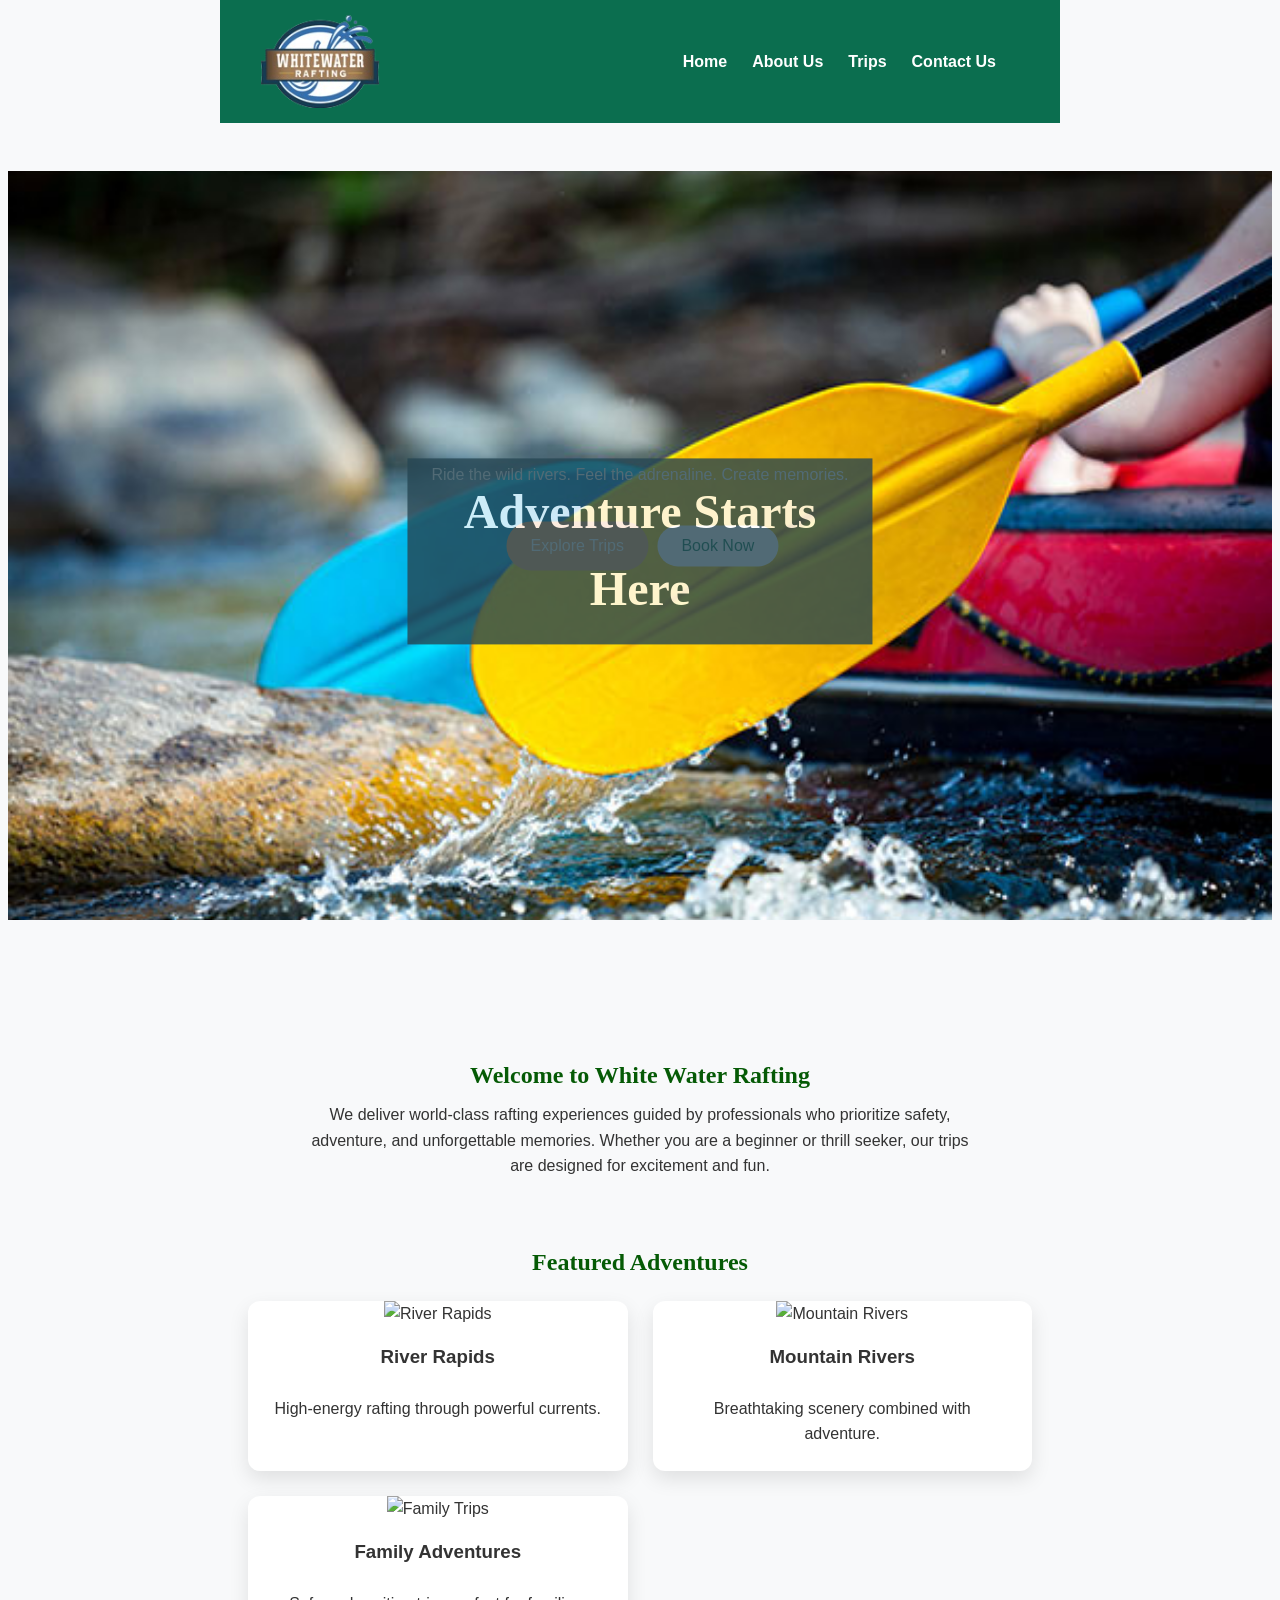
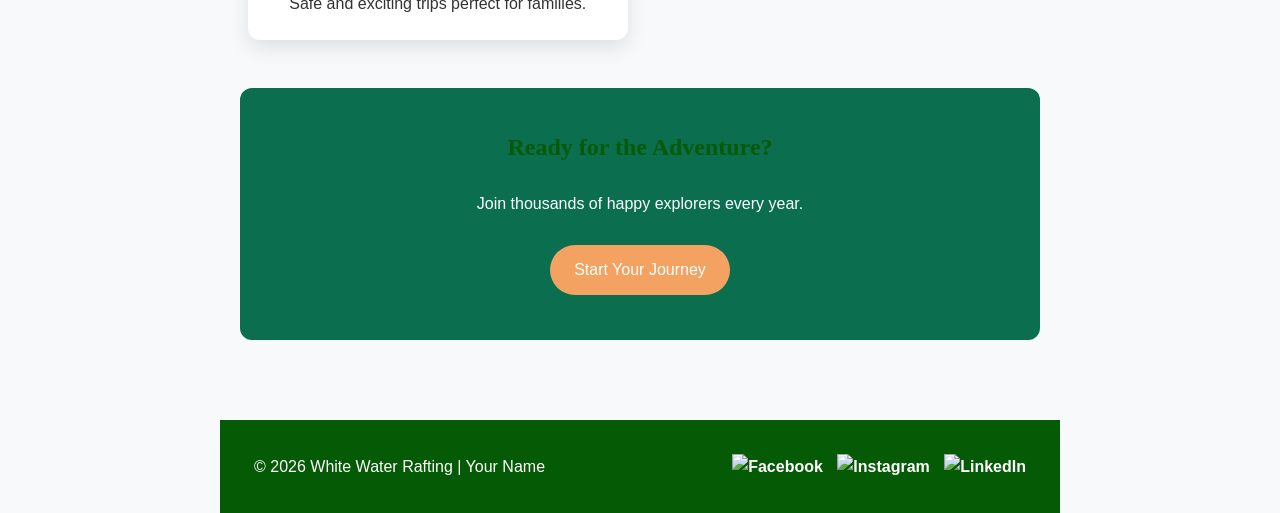
==== wwr/index.html @ 4b32a799 "white rafting" ====
<!DOCTYPE html>
<html lang="en">

<head>
    <meta charset="UTF-8">
    <meta name="viewport" content="width=device-width, initial-scale=1.0">

    <title>White Water Rafting | Home</title>

    <meta name="description"
      content="Experience unforgettable white water rafting adventures. Explore thrilling trips, expert guides, and breathtaking rivers.">
    <meta name="author" content="Pelemo Ekundayo Gbenga">

    <link rel="stylesheet" href="styles/rafting.css">
</head>

<body>

    <!-- ================= HEADER ================= -->
    <header>
        <img src="images/logo.png" alt="Rafting Company Logo">

        <nav>
            <ul>
                <li><a href="index.html">Home</a></li>
                <li><a href="about.html">About Us</a></li>
                <li><a href="trips.html">Trips</a></li>
                <li><a href="contact.html">Contact Us</a></li>
            </ul>
        </nav>
    </header>

    <!-- ================= HERO ================= -->
    <section class="hero">
        <img src="images/hero.jpg" alt="Rafting Adventure">

        <div class="hero-text">
            <h1>Adventure Starts Here</h1>
            <p>Ride the wild rivers. Feel the adrenaline. Create memories.</p>

            <div class="cta-buttons">
                <a href="trips.html" class="btn-primary">Explore Trips</a>
                <a href="contact.html" class="btn-secondary">Book Now</a>
            </div>
        </div>
    </section>

    <!-- ================= MAIN ================= -->
    <main>

        <!-- COMPANY INTRO -->
        <section class="intro">
            <h2>Welcome to White Water Rafting</h2>
            <p>
                We deliver world-class rafting experiences guided by professionals who
                prioritize safety, adventure, and unforgettable memories. Whether you are
                a beginner or thrill seeker, our trips are designed for excitement and fun.
            </p>
        </section>

        <!-- ADVENTURE CARDS -->
        <section>
            <h2>Featured Adventures</h2>

            <div class="adventures">

                <div class="card">
                    <img src="images/raft1.jpg" alt="River Rapids">
                    <h3>River Rapids</h3>
                    <p>High-energy rafting through powerful currents.</p>
                </div>

                <div class="card">
                    <img src="images/raft2.jpg" alt="Mountain Rivers">
                    <h3>Mountain Rivers</h3>
                    <p>Breathtaking scenery combined with adventure.</p>
                </div>

                <div class="card">
                    <img src="images/raft3.jpg" alt="Family Trips">
                    <h3>Family Adventures</h3>
                    <p>Safe and exciting trips perfect for families.</p>
                </div>

            </div>
        </section>

        <!-- CALL TO ACTION -->
        <section class="cta">
            <h2>Ready for the Adventure?</h2>
            <p>Join thousands of happy explorers every year.</p>
            <a href="trips.html" class="btn-primary">Start Your Journey</a>
        </section>

    </main>

    <!-- ================= FOOTER ================= -->
    <footer>

        <p>© 2026 White Water Rafting | Your Name</p>

        <nav class="socialmedia">
            <a href="#"><img src="images/facebook.svg" alt="Facebook"></a>
            <a href="#"><img src="images/instagram.svg" alt="Instagram"></a>
            <a href="#"><img src="images/linkedin.svg" alt="LinkedIn"></a>
        </nav>

    </footer>

</body>

</html>
---- wwr/styles/rafting.css ----
/* ===============================
   CSS VARIABLES
=================================*/
:root {
    --primary-color: #055a05;
    --secondary-color: #f4a261;
    --accent1-color: #264653;
    --accent2-color: #e9c46a;

    --heading-font: "Georgia", serif;
    --body-font: Arial, Helvetica, sans-serif;
}

/* ===============================
   RESET
=================================*/
* {
    margin: 0;
    padding: 0;
    box-sizing: border-box;
}

/* ===============================
   BODY
=================================*/
body {
    --body-font: "Poppins", sans-serif;
    font-family: var(--body-font);
    color: var(--accent1-color);
}

/* CENTER PAGE */
header,
main,
footer {
    width: 840px;
    margin: 0 auto;
}

/* ===============================
   HEADER
=================================*/
header {
    display: flex;
    justify-content: space-between;
    align-items: center;
    background-color: var(--primary-color);
    color: var(--accent2-color);
    padding: 10px;
}

header img {
    width: 120px;
}

/* NAVIGATION */
nav ul {
    list-style: none;
    display: flex;
    gap: 20px;
}

nav a {
    color: white;
    text-decoration: none;
    font-weight: bold;
}

/* ===============================
   HEADINGS
=================================*/
h1,
h2 {
    font-family: var(--heading-font);
    color: var(--primary-color);
}

/* SPACING */
nav,
p,
section,
article {
    margin: 16px;
    padding: 8px;
}

/* ===============================
   HERO SECTION
=================================*/
.hero {
    position: relative;
}

.hero img {
    display: block;
    width: 100%;
    height: auto;
}

/* HERO TITLE OVERLAY */
.hero h1 {
    position: absolute;
    top: 20px;
    width: 100%;
    padding: 16px;
    text-align: center;
    opacity: 0.8;
    background-color: var(--accent1-color);
    color: white;
}

/* HERO ARTICLE OVERLAY */
.hero article {
    position: absolute;
    bottom: 20px;
    left: 20px;
    right: 20px;
    background-color: rgba(255, 255, 255, 0.85);
}

/* ARTICLE IMAGE */
.hero article img {
    float: right;
    width: 125px;
    margin-left: 10px;
}

/* ================= ROOT VARIABLES ================= */

:root {
    --primary: #0b6e4f;
    --secondary: #f4a261;
    --dark: #1d3557;
    --light: #f8f9fa;
    --white: #ffffff;
}

/* RESET */
* {
    margin: 0;
    padding: 0;
    box-sizing: border-box;
}

/* BODY */
body {
    font-family: Arial, Helvetica, sans-serif;
    background: var(--light);
    color: #333;
    line-height: 1.6;
}

/* ================= HEADER ================= */

header {
    display: flex;
    justify-content: space-between;
    align-items: center;
    background: var(--primary);
    padding: 15px 40px;
}

header img {
    width: 120px;
}

nav ul {
    display: flex;
    list-style: none;
    gap: 25px;
}

nav a {
    color: white;
    text-decoration: none;
    font-weight: bold;
    transition: 0.3s;
}

nav a:hover {
    color: var(--secondary);
}

/* ================= HERO ================= */

.hero {
    position: relative;
    height: 85vh;
}

.hero img {
    width: 100%;
    height: 100%;
    object-fit: cover;
}

.hero-text {
    position: absolute;
    top: 45%;
    left: 50%;
    transform: translate(-50%, -50%);
    text-align: center;
    color: white;
}

.hero-text h1 {
    font-size: 3rem;
    margin-bottom: 10px;
}

.hero-text p {
    margin-bottom: 20px;
}

/* BUTTONS */
.btn-primary {
    background: var(--secondary);
    color: white;
    padding: 12px 24px;
    text-decoration: none;
    border-radius: 25px;
    margin: 5px;
    display: inline-block;
}

.btn-secondary {
    background: white;
    color: var(--primary);
    padding: 12px 24px;
    text-decoration: none;
    border-radius: 25px;
}

.btn-primary:hover,
.btn-secondary:hover {
    opacity: 0.85;
}

/* ================= MAIN ================= */

main {
    max-width: 1100px;
    margin: auto;
    padding: 40px 20px;
}

section {
    margin: 40px 0;
    text-align: center;
}

/* INTRO */
.intro p {
    max-width: 700px;
    margin: auto;
}

/* ================= CARDS ================= */

.adventures {
    display: grid;
    grid-template-columns: repeat(auto-fit, minmax(250px, 1fr));
    gap: 25px;
    margin-top: 20px;
}

.card {
    background: white;
    border-radius: 12px;
    overflow: hidden;
    box-shadow: 0 8px 20px rgba(0, 0, 0, 0.1);
    transition: 0.3s;
}

.card:hover {
    transform: translateY(-8px);
}

.card img {
    width: 100%;
}

.card h3 {
    margin: 15px 0 5px;
}

/* CTA SECTION */
.cta {
    background: var(--primary);
    color: white;
    padding: 40px;
    border-radius: 12px;
}

/* ================= FOOTER ================= */

footer {
    background: var(--dark);
    color: white;
    padding: 20px 40px;
    display: flex;
    justify-content: space-between;
    align-items: center;
}

.socialmedia img {
    width: 25px;
    margin-left: 10px;
}

.socialmedia a {
    text-decoration: none;
}

/* ================= MOBILE ================= */

@media(max-width:768px) {
    header {
        flex-direction: column;
        gap: 10px;
    }

    .hero-text h1 {
        font-size: 2rem;
    }

    footer {
        flex-direction: column;
        gap: 10px;
    }
}

/* ===============================
   FOOTER
=================================*/
footer {
    display: flex;
    justify-content: space-between;
    align-items: center;
    background-color: var(--primary-color);
    color: white;
    padding: 10px;
}

/* SOCIAL MEDIA */
.socialmedia a {
    text-decoration: none;
}

.socialmedia img {
    width: 30px;
    margin-left: 10px;
}
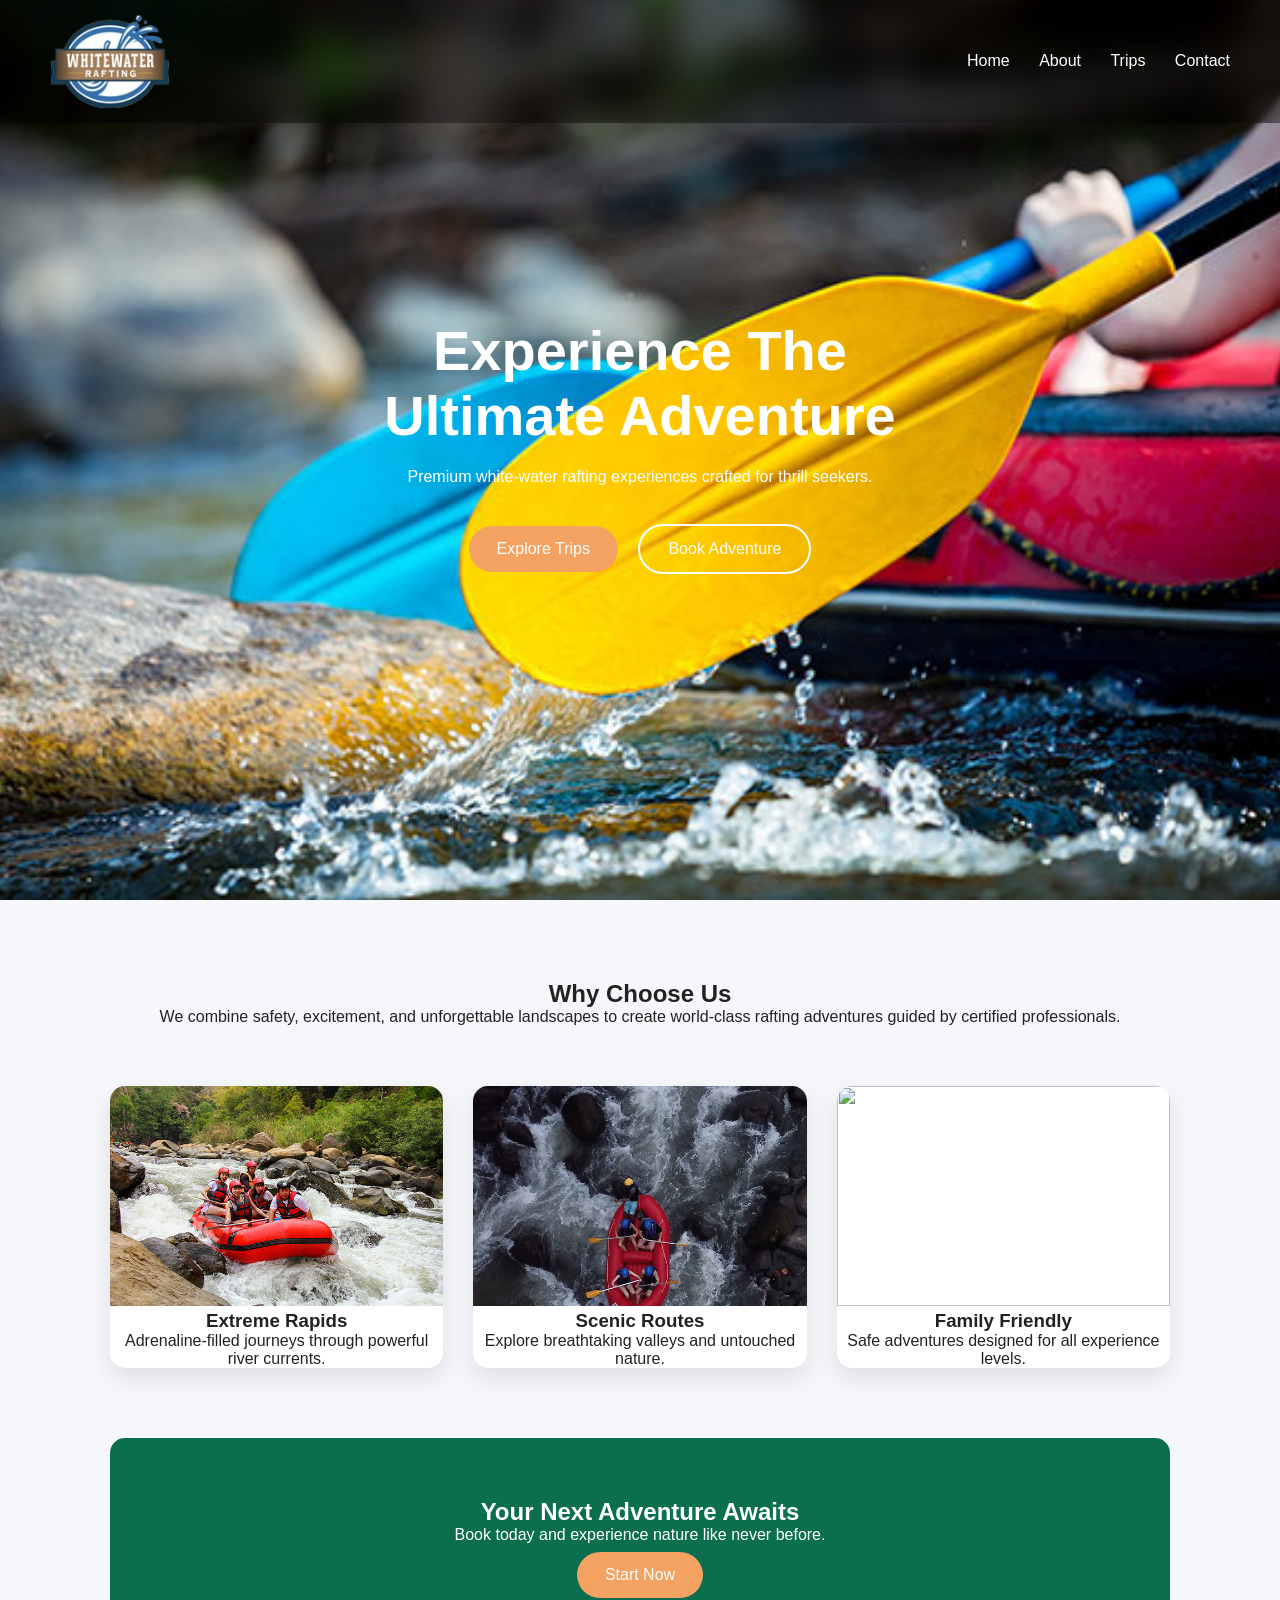
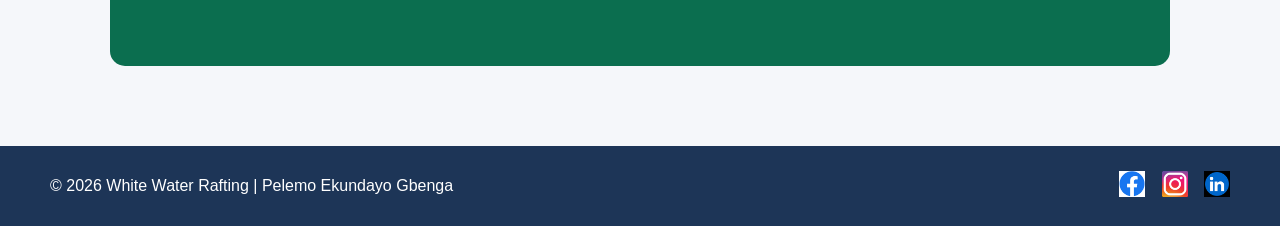
==== commit d9942dcf: "white rafting" ====
--- a/wwr/index.html
+++ b/wwr/index.html
@@ -5,91 +5,91 @@
     <meta charset="UTF-8">
     <meta name="viewport" content="width=device-width, initial-scale=1.0">
 
-    <title>White Water Rafting | Home</title>
-
+    <title>White Water Rafting | Adventure Starts Here</title>
     <meta name="description"
       content="Experience unforgettable white water rafting adventures. Explore thrilling trips, expert guides, and breathtaking rivers.">
     <meta name="author" content="Pelemo Ekundayo Gbenga">
 
     <link rel="stylesheet" href="styles/rafting.css">
+
+    <!-- Google Font (Premium Look) -->
+    <link href="https://fonts.googleapis.com/css2?family=Poppins:wght@300;500;700&display=swap"
+      rel="stylesheet">
+
 </head>
 
 <body>
 
-    <!-- ================= HEADER ================= -->
-    <header>
-        <img src="images/logo.png" alt="Rafting Company Logo">
+    <!-- ================= NAVBAR ================= -->
+    <header class="navbar">
+
+        <img src="images/logo.png" alt="Rafting Logo" class="logo">
 
         <nav>
-            <ul>
-                <li><a href="index.html">Home</a></li>
-                <li><a href="about.html">About Us</a></li>
-                <li><a href="trips.html">Trips</a></li>
-                <li><a href="contact.html">Contact Us</a></li>
-            </ul>
+            <a href="index.html">Home</a>
+            <a href="about.html">About</a>
+            <a href="trips.html">Trips</a>
+            <a href="contact.html">Contact</a>
         </nav>
+
     </header>
 
     <!-- ================= HERO ================= -->
     <section class="hero">
+
         <img src="images/hero.jpg" alt="Rafting Adventure">
 
-        <div class="hero-text">
-            <h1>Adventure Starts Here</h1>
-            <p>Ride the wild rivers. Feel the adrenaline. Create memories.</p>
+        <div class="overlay"></div>
 
-            <div class="cta-buttons">
-                <a href="trips.html" class="btn-primary">Explore Trips</a>
-                <a href="contact.html" class="btn-secondary">Book Now</a>
+        <div class="hero-content">
+            <h1>Experience The Ultimate Adventure</h1>
+            <p>Premium white-water rafting experiences crafted for thrill seekers.</p>
+
+            <div class="hero-buttons">
+                <a href="trips.html" class="btn main-btn">Explore Trips</a>
+                <a href="contact.html" class="btn ghost-btn">Book Adventure</a>
             </div>
         </div>
+
     </section>
 
     <!-- ================= MAIN ================= -->
     <main>
 
-        <!-- COMPANY INTRO -->
-        <section class="intro">
-            <h2>Welcome to White Water Rafting</h2>
+        <section class="about-preview reveal">
+            <h2>Why Choose Us</h2>
             <p>
-                We deliver world-class rafting experiences guided by professionals who
-                prioritize safety, adventure, and unforgettable memories. Whether you are
-                a beginner or thrill seeker, our trips are designed for excitement and fun.
+                We combine safety, excitement, and unforgettable landscapes to create
+                world-class rafting adventures guided by certified professionals.
             </p>
         </section>
 
-        <!-- ADVENTURE CARDS -->
-        <section>
-            <h2>Featured Adventures</h2>
+        <section class="features">
 
-            <div class="adventures">
+            <div class="feature-card reveal">
+                <img src="images/raft1.jpg" alt="">
+                <h3>Extreme Rapids</h3>
+                <p>Adrenaline-filled journeys through powerful river currents.</p>
+            </div>
 
-                <div class="card">
-                    <img src="images/raft1.jpg" alt="River Rapids">
-                    <h3>River Rapids</h3>
-                    <p>High-energy rafting through powerful currents.</p>
-                </div>
+            <div class="feature-card reveal">
+                <img src="images/raft2.jpg" alt="">
+                <h3>Scenic Routes</h3>
+                <p>Explore breathtaking valleys and untouched nature.</p>
+            </div>
 
-                <div class="card">
-                    <img src="images/raft2.jpg" alt="Mountain Rivers">
-                    <h3>Mountain Rivers</h3>
-                    <p>Breathtaking scenery combined with adventure.</p>
-                </div>
+            <div class="feature-card reveal">
+                <img src="images/raft3.jpg" alt="">
+                <h3>Family Friendly</h3>
+                <p>Safe adventures designed for all experience levels.</p>
+            </div>
 
-                <div class="card">
-                    <img src="images/raft3.jpg" alt="Family Trips">
-                    <h3>Family Adventures</h3>
-                    <p>Safe and exciting trips perfect for families.</p>
-                </div>
-
-            </div>
         </section>
 
-        <!-- CALL TO ACTION -->
-        <section class="cta">
-            <h2>Ready for the Adventure?</h2>
-            <p>Join thousands of happy explorers every year.</p>
-            <a href="trips.html" class="btn-primary">Start Your Journey</a>
+        <section class="cta reveal">
+            <h2>Your Next Adventure Awaits</h2>
+            <p>Book today and experience nature like never before.</p>
+            <a href="trips.html" class="btn main-btn">Start Now</a>
         </section>
 
     </main>
@@ -97,15 +97,31 @@
     <!-- ================= FOOTER ================= -->
     <footer>
 
-        <p>© 2026 White Water Rafting | Your Name</p>
+        <p>© 2026 White Water Rafting | Pelemo Ekundayo Gbenga</p>
 
-        <nav class="socialmedia">
-            <a href="#"><img src="images/facebook.svg" alt="Facebook"></a>
-            <a href="#"><img src="images/instagram.svg" alt="Instagram"></a>
-            <a href="#"><img src="images/linkedin.svg" alt="LinkedIn"></a>
-        </nav>
+        <div class="socials">
+            <img src="images/facebook.jpg" alt="">
+            <img src="images/instagram.jpg" alt="">
+            <img src="images/linkedin.jpg" alt="">
+        </div>
 
     </footer>
+
+    <!-- Scroll Animation Script -->
+    <script>
+        const reveals = document.querySelectorAll(".reveal");
+
+        window.addEventListener("scroll", () => {
+            reveals.forEach(el => {
+                const top = el.getBoundingClientRect().top;
+                const windowHeight = window.innerHeight;
+
+                if (top < windowHeight - 100) {
+                    el.classList.add("active");
+                }
+            });
+        });
+    </script>
 
 </body>
 
--- a/wwr/styles/rafting.css
+++ b/wwr/styles/rafting.css
@@ -1,353 +1,210 @@
-/* ===============================
-   CSS VARIABLES
-=================================*/
-:root {
-    --primary-color: #055a05;
-    --secondary-color: #f4a261;
-    --accent1-color: #264653;
-    --accent2-color: #e9c46a;
-
-    --heading-font: "Georgia", serif;
-    --body-font: Arial, Helvetica, sans-serif;
-}
-
-/* ===============================
-   RESET
-=================================*/
+/* ================= GLOBAL ================= */
+
 * {
     margin: 0;
     padding: 0;
     box-sizing: border-box;
 }
 
-/* ===============================
-   BODY
-=================================*/
 body {
-    --body-font: "Poppins", sans-serif;
-    font-family: var(--body-font);
-    color: var(--accent1-color);
-}
-
-/* CENTER PAGE */
-header,
-main,
-footer {
-    width: 840px;
-    margin: 0 auto;
-}
-
-/* ===============================
-   HEADER
-=================================*/
-header {
+    font-family: 'Poppins', sans-serif;
+    background: #f5f7fa;
+    color: #222;
+}
+
+/* ================= NAVBAR ================= */
+
+.navbar {
+    position: fixed;
+    width: 100%;
     display: flex;
     justify-content: space-between;
     align-items: center;
-    background-color: var(--primary-color);
-    color: var(--accent2-color);
-    padding: 10px;
-}
-
-header img {
+    padding: 15px 50px;
+    backdrop-filter: blur(12px);
+    background: rgba(0, 0, 0, 0.35);
+    z-index: 1000;
+}
+
+.logo {
     width: 120px;
 }
 
-/* NAVIGATION */
-nav ul {
-    list-style: none;
-    display: flex;
-    gap: 20px;
-}
-
-nav a {
-    color: white;
+.navbar nav a {
+    color: white;
+    margin-left: 25px;
     text-decoration: none;
-    font-weight: bold;
-}
-
-/* ===============================
-   HEADINGS
-=================================*/
-h1,
-h2 {
-    font-family: var(--heading-font);
-    color: var(--primary-color);
-}
-
-/* SPACING */
-nav,
-p,
-section,
-article {
-    margin: 16px;
-    padding: 8px;
-}
-
-/* ===============================
-   HERO SECTION
-=================================*/
+    font-weight: 500;
+    transition: .3s;
+}
+
+.navbar nav a:hover {
+    color: #f4a261;
+}
+
+/* ================= HERO ================= */
+
 .hero {
     position: relative;
+    height: 100vh;
+    overflow: hidden;
 }
 
 .hero img {
-    display: block;
-    width: 100%;
-    height: auto;
-}
-
-/* HERO TITLE OVERLAY */
-.hero h1 {
+    width: 100%;
+    height: 100%;
+    object-fit: cover;
+}
+
+.overlay {
     position: absolute;
-    top: 20px;
-    width: 100%;
-    padding: 16px;
-    text-align: center;
-    opacity: 0.8;
-    background-color: var(--accent1-color);
-    color: white;
-}
-
-/* HERO ARTICLE OVERLAY */
-.hero article {
+    width: 100%;
+    height: 100%;
+    background: linear-gradient(to bottom,
+            rgba(0, 0, 0, .6),
+            rgba(0, 0, 0, .3));
+}
+
+.hero-content {
     position: absolute;
-    bottom: 20px;
-    left: 20px;
-    right: 20px;
-    background-color: rgba(255, 255, 255, 0.85);
-}
-
-/* ARTICLE IMAGE */
-.hero article img {
-    float: right;
-    width: 125px;
-    margin-left: 10px;
-}
-
-/* ================= ROOT VARIABLES ================= */
-
-:root {
-    --primary: #0b6e4f;
-    --secondary: #f4a261;
-    --dark: #1d3557;
-    --light: #f8f9fa;
-    --white: #ffffff;
-}
-
-/* RESET */
-* {
-    margin: 0;
-    padding: 0;
-    box-sizing: border-box;
-}
-
-/* BODY */
-body {
-    font-family: Arial, Helvetica, sans-serif;
-    background: var(--light);
-    color: #333;
-    line-height: 1.6;
-}
-
-/* ================= HEADER ================= */
-
-header {
+    top: 50%;
+    left: 50%;
+    transform: translate(-50%, -50%);
+    text-align: center;
+    color: white;
+    max-width: 700px;
+}
+
+.hero-content h1 {
+    font-size: 3.5rem;
+    margin-bottom: 20px;
+}
+
+.hero-content p {
+    margin-bottom: 30px;
+    font-weight: 300;
+}
+
+/* ================= BUTTONS ================= */
+
+.btn {
+    padding: 14px 28px;
+    border-radius: 30px;
+    text-decoration: none;
+    margin: 8px;
+    display: inline-block;
+    transition: .3s;
+}
+
+.main-btn {
+    background: #f4a261;
+    color: white;
+}
+
+.ghost-btn {
+    border: 2px solid white;
+    color: white;
+}
+
+.btn:hover {
+    transform: translateY(-3px);
+}
+
+/* ================= MAIN ================= */
+
+main {
+    max-width: 1100px;
+    margin: auto;
+    padding: 80px 20px;
+}
+
+.about-preview {
+    text-align: center;
+    margin-bottom: 60px;
+}
+
+.features {
+    display: grid;
+    grid-template-columns: repeat(auto-fit, minmax(280px, 1fr));
+    gap: 30px;
+}
+
+/* FEATURE CARDS */
+
+.feature-card {
+    background: white;
+    border-radius: 15px;
+    overflow: hidden;
+    box-shadow: 0 10px 25px rgba(0, 0, 0, .1);
+    transition: .4s;
+    text-align: center;
+}
+
+.feature-card img {
+    width: 100%;
+    height: 220px;
+    object-fit: cover;
+}
+
+.feature-card:hover {
+    transform: translateY(-10px);
+}
+
+/* CTA */
+
+.cta {
+    margin-top: 70px;
+    text-align: center;
+    background: #0b6e4f;
+    color: white;
+    padding: 60px;
+    border-radius: 15px;
+}
+
+/* ================= FOOTER ================= */
+
+footer {
+    background: #1d3557;
+    color: white;
     display: flex;
     justify-content: space-between;
     align-items: center;
-    background: var(--primary);
-    padding: 15px 40px;
-}
-
-header img {
-    width: 120px;
-}
-
-nav ul {
-    display: flex;
-    list-style: none;
-    gap: 25px;
-}
-
-nav a {
-    color: white;
-    text-decoration: none;
-    font-weight: bold;
-    transition: 0.3s;
-}
-
-nav a:hover {
-    color: var(--secondary);
-}
-
-/* ================= HERO ================= */
-
-.hero {
-    position: relative;
-    height: 85vh;
-}
-
-.hero img {
-    width: 100%;
-    height: 100%;
-    object-fit: cover;
-}
-
-.hero-text {
-    position: absolute;
-    top: 45%;
-    left: 50%;
-    transform: translate(-50%, -50%);
-    text-align: center;
-    color: white;
-}
-
-.hero-text h1 {
-    font-size: 3rem;
-    margin-bottom: 10px;
-}
-
-.hero-text p {
-    margin-bottom: 20px;
-}
-
-/* BUTTONS */
-.btn-primary {
-    background: var(--secondary);
-    color: white;
-    padding: 12px 24px;
-    text-decoration: none;
-    border-radius: 25px;
-    margin: 5px;
-    display: inline-block;
-}
-
-.btn-secondary {
-    background: white;
-    color: var(--primary);
-    padding: 12px 24px;
-    text-decoration: none;
-    border-radius: 25px;
-}
-
-.btn-primary:hover,
-.btn-secondary:hover {
-    opacity: 0.85;
-}
-
-/* ================= MAIN ================= */
-
-main {
-    max-width: 1100px;
-    margin: auto;
-    padding: 40px 20px;
-}
-
-section {
-    margin: 40px 0;
-    text-align: center;
-}
-
-/* INTRO */
-.intro p {
-    max-width: 700px;
-    margin: auto;
-}
-
-/* ================= CARDS ================= */
-
-.adventures {
-    display: grid;
-    grid-template-columns: repeat(auto-fit, minmax(250px, 1fr));
-    gap: 25px;
-    margin-top: 20px;
-}
-
-.card {
-    background: white;
-    border-radius: 12px;
-    overflow: hidden;
-    box-shadow: 0 8px 20px rgba(0, 0, 0, 0.1);
-    transition: 0.3s;
-}
-
-.card:hover {
-    transform: translateY(-8px);
-}
-
-.card img {
-    width: 100%;
-}
-
-.card h3 {
-    margin: 15px 0 5px;
-}
-
-/* CTA SECTION */
-.cta {
-    background: var(--primary);
-    color: white;
-    padding: 40px;
-    border-radius: 12px;
-}
-
-/* ================= FOOTER ================= */
-
-footer {
-    background: var(--dark);
-    color: white;
-    padding: 20px 40px;
-    display: flex;
-    justify-content: space-between;
-    align-items: center;
-}
-
-.socialmedia img {
-    width: 25px;
-    margin-left: 10px;
-}
-
-.socialmedia a {
-    text-decoration: none;
+    padding: 25px 50px;
+}
+
+.socials img {
+    width: 26px;
+    margin-left: 12px;
+}
+
+/* ================= SCROLL ANIMATION ================= */
+
+.reveal {
+    opacity: 0;
+    transform: translateY(60px);
+    transition: all .8s ease;
+}
+
+.reveal.active {
+    opacity: 1;
+    transform: translateY(0);
 }
 
 /* ================= MOBILE ================= */
 
 @media(max-width:768px) {
-    header {
-        flex-direction: column;
-        gap: 10px;
+
+    .hero-content h1 {
+        font-size: 2.2rem;
     }
 
-    .hero-text h1 {
-        font-size: 2rem;
+    .navbar {
+        padding: 15px 20px;
     }
 
     footer {
         flex-direction: column;
-        gap: 10px;
+        gap: 15px;
     }
-}
-
-/* ===============================
-   FOOTER
-=================================*/
-footer {
-    display: flex;
-    justify-content: space-between;
-    align-items: center;
-    background-color: var(--primary-color);
-    color: white;
-    padding: 10px;
-}
-
-/* SOCIAL MEDIA */
-.socialmedia a {
-    text-decoration: none;
-}
-
-.socialmedia img {
-    width: 30px;
-    margin-left: 10px;
+
 }
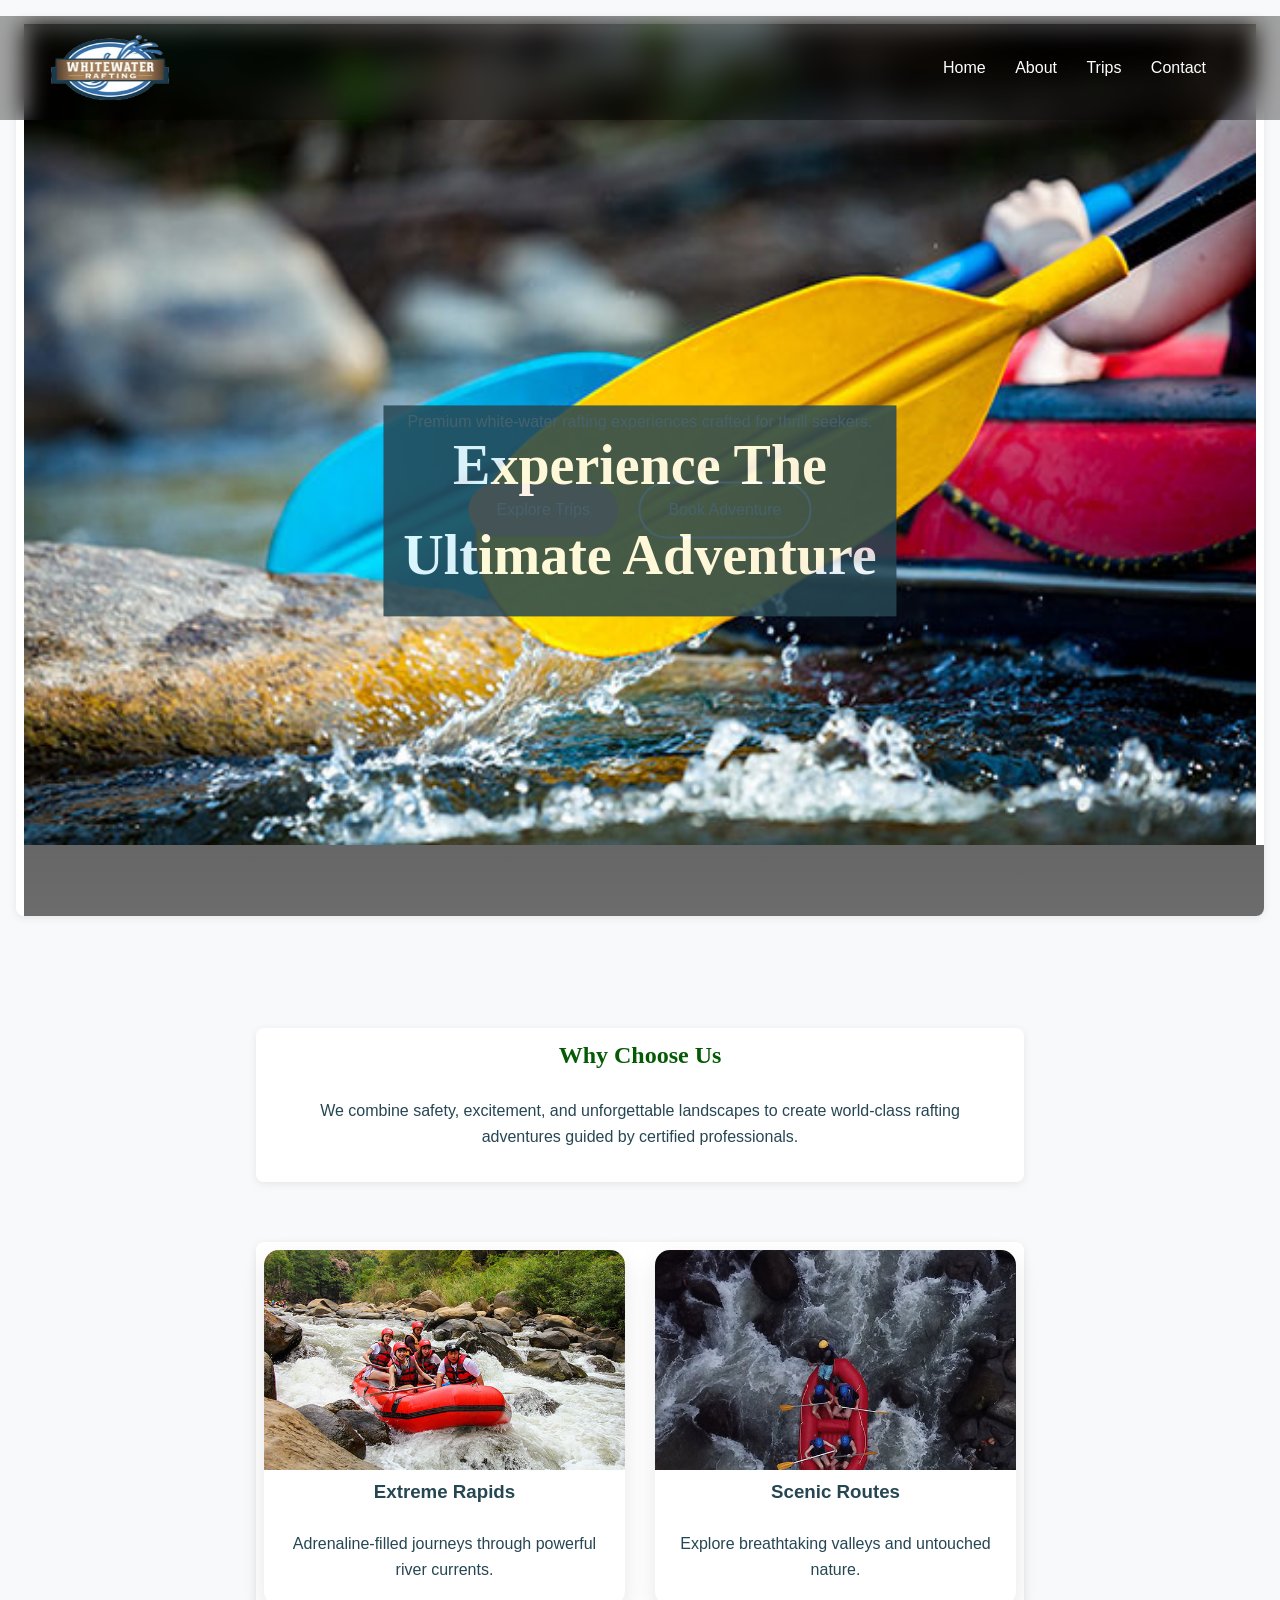
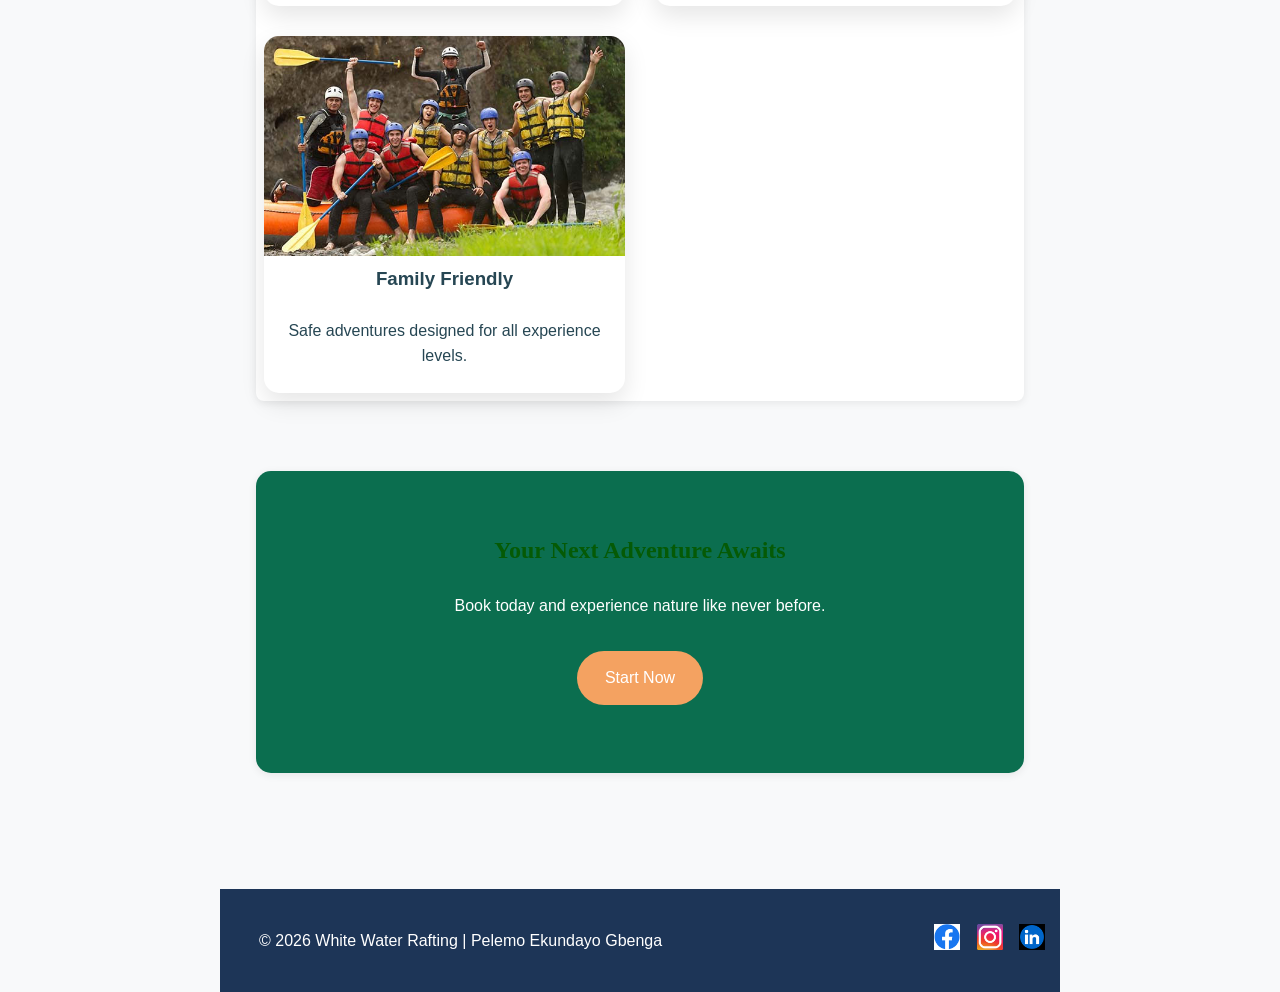
==== commit 060ed08b: "white rafting" ====
--- a/wwr/index.html
+++ b/wwr/index.html
@@ -11,11 +11,6 @@
     <meta name="author" content="Pelemo Ekundayo Gbenga">
 
     <link rel="stylesheet" href="styles/rafting.css">
-
-    <!-- Google Font (Premium Look) -->
-    <link href="https://fonts.googleapis.com/css2?family=Poppins:wght@300;500;700&display=swap"
-      rel="stylesheet">
-
 </head>
 
 <body>
--- a/wwr/styles/rafting.css
+++ b/wwr/styles/rafting.css
@@ -190,6 +190,212 @@
     transform: translateY(0);
 }
 
+/* ===================================
+   CSS VARIABLES
+=================================== */
+:root {
+    --primary-color: #055a05;
+    --secondary-color: #f4a261;
+    --accent1-color: #264653;
+    --accent2-color: #e9c46a;
+
+    --primary: #0b6e4f;
+    --secondary: #f4a261;
+    --dark: #1d3557;
+    --light: #f8f9fa;
+    --white: #ffffff;
+
+    --heading-font: "Georgia", serif;
+    --body-font: Arial, Helvetica, sans-serif;
+}
+
+/* ===================================
+   RESET
+=================================== */
+* {
+    margin: 0;
+    padding: 0;
+    box-sizing: border-box;
+}
+
+/* ===================================
+   GLOBAL STYLES
+=================================== */
+body {
+    font-family: var(--body-font);
+    color: var(--accent1-color);
+    background-color: var(--light);
+    line-height: 1.6;
+}
+
+header,
+main,
+footer {
+    width: 840px;
+    margin: 0 auto;
+}
+
+/* ===================================
+   TYPOGRAPHY
+=================================== */
+h1,
+h2 {
+    font-family: var(--heading-font);
+    color: var(--primary-color);
+}
+
+p,
+section,
+article,
+nav {
+    margin: 16px;
+    padding: 8px;
+}
+
+/* ===================================
+   HEADER
+=================================== */
+header {
+    display: flex;
+    justify-content: space-between;
+    align-items: center;
+    background-color: var(--primary);
+    padding: 10px 20px;
+}
+
+header img {
+    height: 65px;
+}
+
+/* NAVIGATION */
+nav ul {
+    list-style: none;
+    display: flex;
+    gap: 20px;
+}
+
+nav a {
+    text-decoration: none;
+    color: var(--white);
+    font-weight: bold;
+    transition: 0.3s ease;
+}
+
+nav a:hover {
+    color: var(--accent2-color);
+}
+
+/* ===================================
+   HERO SECTION
+=================================== */
+.hero {
+    position: relative;
+}
+
+.hero img {
+    display: block;
+    width: 100%;
+    height: auto;
+}
+
+/* HERO TITLE OVERLAY */
+.hero h1 {
+    position: absolute;
+    top: 20px;
+    width: 100%;
+    padding: 16px;
+    text-align: center;
+    background-color: var(--accent1-color);
+    color: var(--white);
+    opacity: 0.85;
+}
+
+/* HERO ARTICLE */
+.hero article {
+    position: absolute;
+    bottom: 20px;
+    left: 20px;
+    right: 20px;
+    background: rgba(255, 255, 255, 0.92);
+    border-radius: 8px;
+    padding: 15px;
+    box-shadow: 0 4px 12px rgba(0, 0, 0, 0.2);
+}
+
+/* ARTICLE IMAGE */
+.hero article img {
+    float: right;
+    width: 125px;
+    margin-left: 15px;
+    border-radius: 6px;
+}
+
+/* ===================================
+   HISTORY SECTION
+=================================== */
+section {
+    background: var(--white);
+    border-radius: 8px;
+    box-shadow: 0 2px 8px rgba(0, 0, 0, 0.08);
+}
+
+/* ===================================
+   ADVENTURE GRID
+=================================== */
+.adventures {
+    display: grid;
+    grid-template-columns: repeat(5, 1fr);
+    gap: 12px;
+}
+
+.card {
+    text-align: center;
+}
+
+.card img {
+    width: 100%;
+    border-radius: 8px;
+    transition: transform 0.3s ease;
+}
+
+.card img:hover {
+    transform: scale(1.05);
+}
+
+.card span {
+    display: block;
+    margin-top: 6px;
+    font-weight: bold;
+    color: var(--dark);
+}
+
+/* ===================================
+   FOOTER
+=================================== */
+footer {
+    display: flex;
+    justify-content: space-between;
+    align-items: center;
+    background: var(--dark);
+    color: var(--white);
+    padding: 15px;
+    margin-top: 20px;
+}
+
+.socialmedia a {
+    text-decoration: none;
+}
+
+.socialmedia img {
+    width: 30px;
+    margin-left: 10px;
+    transition: transform 0.3s;
+}
+
+.socialmedia img:hover {
+    transform: scale(1.2);
+}
+
 /* ================= MOBILE ================= */
 
 @media(max-width:768px) {
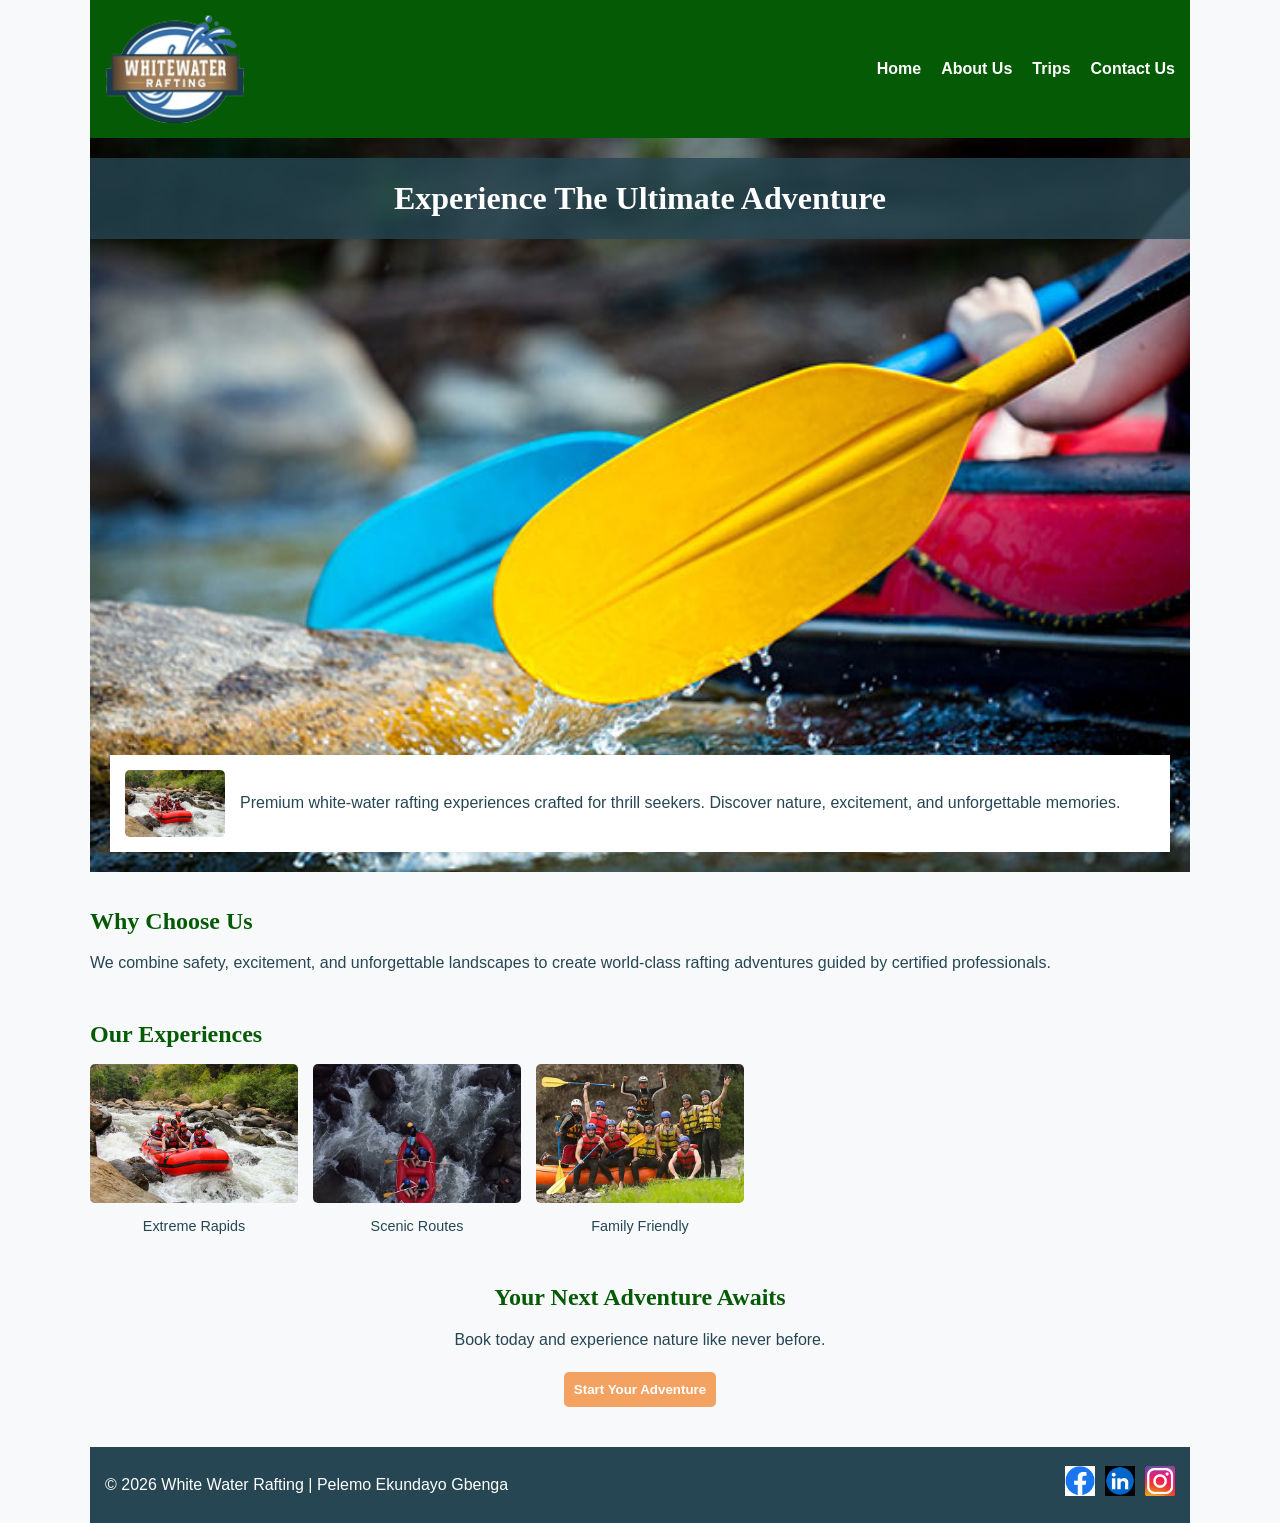
==== commit fa031420: "quiz" ====
--- a/wwr/index.html
+++ b/wwr/index.html
@@ -5,9 +5,10 @@
     <meta charset="UTF-8">
     <meta name="viewport" content="width=device-width, initial-scale=1.0">
 
-    <title>White Water Rafting | Adventure Starts Here</title>
+    <title>Home | White Water Rafting</title>
+
     <meta name="description"
-      content="Experience unforgettable white water rafting adventures. Explore thrilling trips, expert guides, and breathtaking rivers.">
+      content="Experience unforgettable white water rafting adventures with expert guides. Explore thrilling trips and breathtaking rivers.">
     <meta name="author" content="Pelemo Ekundayo Gbenga">
 
     <link rel="stylesheet" href="styles/rafting.css">
@@ -15,108 +16,113 @@
 
 <body>
 
-    <!-- ================= NAVBAR ================= -->
-    <header class="navbar">
+    <!-- ================= HEADER ================= -->
+    <header class="site-header">
 
-        <img src="images/logo.png" alt="Rafting Logo" class="logo">
+        <img src="images/logo.png" alt="White Water Rafting Company Logo" class="logo">
 
         <nav>
-            <a href="index.html">Home</a>
-            <a href="about.html">About</a>
-            <a href="trips.html">Trips</a>
-            <a href="contact.html">Contact</a>
+            <ul class="navigation">
+                <li><a href="index.html">Home</a></li>
+                <li><a href="about.html">About Us</a></li>
+                <li><a href="trips.html">Trips</a></li>
+                <li><a href="contact.html">Contact Us</a></li>
+            </ul>
         </nav>
 
     </header>
 
-    <!-- ================= HERO ================= -->
-    <section class="hero">
-
-        <img src="images/hero.jpg" alt="Rafting Adventure">
-
-        <div class="overlay"></div>
-
-        <div class="hero-content">
-            <h1>Experience The Ultimate Adventure</h1>
-            <p>Premium white-water rafting experiences crafted for thrill seekers.</p>
-
-            <div class="hero-buttons">
-                <a href="trips.html" class="btn main-btn">Explore Trips</a>
-                <a href="contact.html" class="btn ghost-btn">Book Adventure</a>
-            </div>
-        </div>
-
-    </section>
 
     <!-- ================= MAIN ================= -->
     <main>
 
-        <section class="about-preview reveal">
+        <!-- HERO -->
+        <div class="hero">
+
+            <img src="images/hero.jpg" alt="Group enjoying white water rafting adventure">
+
+            <h1>Experience The Ultimate Adventure</h1>
+
+            <article>
+                <img src="images/raft1.jpg" alt="Happy rafting participants smiling after trip">
+
+                <p>
+                    Premium white-water rafting experiences crafted for thrill seekers.
+                    Discover nature, excitement, and unforgettable memories.
+                </p>
+            </article>
+
+        </div>
+
+
+        <!-- WHY CHOOSE US -->
+        <section class="about-preview">
+
             <h2>Why Choose Us</h2>
+
             <p>
                 We combine safety, excitement, and unforgettable landscapes to create
                 world-class rafting adventures guided by certified professionals.
             </p>
+
         </section>
 
+
+        <!-- FEATURES -->
         <section class="features">
 
-            <div class="feature-card reveal">
-                <img src="images/raft1.jpg" alt="">
-                <h3>Extreme Rapids</h3>
-                <p>Adrenaline-filled journeys through powerful river currents.</p>
-            </div>
+            <h2>Our Experiences</h2>
 
-            <div class="feature-card reveal">
-                <img src="images/raft2.jpg" alt="">
-                <h3>Scenic Routes</h3>
-                <p>Explore breathtaking valleys and untouched nature.</p>
-            </div>
+            <div class="adventure-gallery">
 
-            <div class="feature-card reveal">
-                <img src="images/raft3.jpg" alt="">
-                <h3>Family Friendly</h3>
-                <p>Safe adventures designed for all experience levels.</p>
+                <figure>
+                    <img src="images/raft1.jpg" alt="Rafting through powerful river rapids">
+                    <figcaption>Extreme Rapids</figcaption>
+                </figure>
+
+                <figure>
+                    <img src="images/raft2.jpg" alt="Rafting through scenic mountain river">
+                    <figcaption>Scenic Routes</figcaption>
+                </figure>
+
+                <figure>
+                    <img src="images/raft3.jpg" alt="Family enjoying safe rafting experience">
+                    <figcaption>Family Friendly</figcaption>
+                </figure>
+
             </div>
 
         </section>
 
-        <section class="cta reveal">
+
+        <!-- CTA -->
+        <section class="cta">
+
             <h2>Your Next Adventure Awaits</h2>
+
             <p>Book today and experience nature like never before.</p>
-            <a href="trips.html" class="btn main-btn">Start Now</a>
+
+            <a href="trips.html">
+                <button>Start Your Adventure</button>
+            </a>
+
         </section>
 
     </main>
+
 
     <!-- ================= FOOTER ================= -->
     <footer>
 
         <p>© 2026 White Water Rafting | Pelemo Ekundayo Gbenga</p>
 
-        <div class="socials">
-            <img src="images/facebook.jpg" alt="">
-            <img src="images/instagram.jpg" alt="">
-            <img src="images/linkedin.jpg" alt="">
-        </div>
+        <nav class="socialmedia">
+            <a href="#"><img src="images/facebook.jpg" alt="Visit our Facebook page"></a>
+            <a href="#"><img src="images/linkedin.jpg" alt="Visit our LinkedIn page"></a>
+            <a href="#"><img src="images/instagram.jpg" alt="Visit our Instagram page"></a>
+        </nav>
 
     </footer>
-
-    <!-- Scroll Animation Script -->
-    <script>
-        const reveals = document.querySelectorAll(".reveal");
-
-        window.addEventListener("scroll", () => {
-            reveals.forEach(el => {
-                const top = el.getBoundingClientRect().top;
-                const windowHeight = window.innerHeight;
-
-                if (top < windowHeight - 100) {
-                    el.classList.add("active");
-                }
-            });
-        });
-    </script>
 
 </body>
 
--- a/wwr/styles/rafting.css
+++ b/wwr/styles/rafting.css
@@ -1,198 +1,4 @@
-/* ================= GLOBAL ================= */
-
-* {
-    margin: 0;
-    padding: 0;
-    box-sizing: border-box;
-}
-
-body {
-    font-family: 'Poppins', sans-serif;
-    background: #f5f7fa;
-    color: #222;
-}
-
-/* ================= NAVBAR ================= */
-
-.navbar {
-    position: fixed;
-    width: 100%;
-    display: flex;
-    justify-content: space-between;
-    align-items: center;
-    padding: 15px 50px;
-    backdrop-filter: blur(12px);
-    background: rgba(0, 0, 0, 0.35);
-    z-index: 1000;
-}
-
-.logo {
-    width: 120px;
-}
-
-.navbar nav a {
-    color: white;
-    margin-left: 25px;
-    text-decoration: none;
-    font-weight: 500;
-    transition: .3s;
-}
-
-.navbar nav a:hover {
-    color: #f4a261;
-}
-
-/* ================= HERO ================= */
-
-.hero {
-    position: relative;
-    height: 100vh;
-    overflow: hidden;
-}
-
-.hero img {
-    width: 100%;
-    height: 100%;
-    object-fit: cover;
-}
-
-.overlay {
-    position: absolute;
-    width: 100%;
-    height: 100%;
-    background: linear-gradient(to bottom,
-            rgba(0, 0, 0, .6),
-            rgba(0, 0, 0, .3));
-}
-
-.hero-content {
-    position: absolute;
-    top: 50%;
-    left: 50%;
-    transform: translate(-50%, -50%);
-    text-align: center;
-    color: white;
-    max-width: 700px;
-}
-
-.hero-content h1 {
-    font-size: 3.5rem;
-    margin-bottom: 20px;
-}
-
-.hero-content p {
-    margin-bottom: 30px;
-    font-weight: 300;
-}
-
-/* ================= BUTTONS ================= */
-
-.btn {
-    padding: 14px 28px;
-    border-radius: 30px;
-    text-decoration: none;
-    margin: 8px;
-    display: inline-block;
-    transition: .3s;
-}
-
-.main-btn {
-    background: #f4a261;
-    color: white;
-}
-
-.ghost-btn {
-    border: 2px solid white;
-    color: white;
-}
-
-.btn:hover {
-    transform: translateY(-3px);
-}
-
-/* ================= MAIN ================= */
-
-main {
-    max-width: 1100px;
-    margin: auto;
-    padding: 80px 20px;
-}
-
-.about-preview {
-    text-align: center;
-    margin-bottom: 60px;
-}
-
-.features {
-    display: grid;
-    grid-template-columns: repeat(auto-fit, minmax(280px, 1fr));
-    gap: 30px;
-}
-
-/* FEATURE CARDS */
-
-.feature-card {
-    background: white;
-    border-radius: 15px;
-    overflow: hidden;
-    box-shadow: 0 10px 25px rgba(0, 0, 0, .1);
-    transition: .4s;
-    text-align: center;
-}
-
-.feature-card img {
-    width: 100%;
-    height: 220px;
-    object-fit: cover;
-}
-
-.feature-card:hover {
-    transform: translateY(-10px);
-}
-
-/* CTA */
-
-.cta {
-    margin-top: 70px;
-    text-align: center;
-    background: #0b6e4f;
-    color: white;
-    padding: 60px;
-    border-radius: 15px;
-}
-
-/* ================= FOOTER ================= */
-
-footer {
-    background: #1d3557;
-    color: white;
-    display: flex;
-    justify-content: space-between;
-    align-items: center;
-    padding: 25px 50px;
-}
-
-.socials img {
-    width: 26px;
-    margin-left: 12px;
-}
-
-/* ================= SCROLL ANIMATION ================= */
-
-.reveal {
-    opacity: 0;
-    transform: translateY(60px);
-    transition: all .8s ease;
-}
-
-.reveal.active {
-    opacity: 1;
-    transform: translateY(0);
-}
-
-/* ===================================
-   CSS VARIABLES
-=================================== */
+/* ================= ROOT VARIABLES ================= */
 :root {
     --primary-color: #055a05;
     --secondary-color: #f4a261;
@@ -200,7 +6,6 @@
     --accent2-color: #e9c46a;
 
     --primary: #0b6e4f;
-    --secondary: #f4a261;
     --dark: #1d3557;
     --light: #f8f9fa;
     --white: #ffffff;
@@ -209,18 +14,14 @@
     --body-font: Arial, Helvetica, sans-serif;
 }
 
-/* ===================================
-   RESET
-=================================== */
+/* ================= RESET ================= */
 * {
     margin: 0;
     padding: 0;
     box-sizing: border-box;
 }
 
-/* ===================================
-   GLOBAL STYLES
-=================================== */
+/* ================= BASE ================= */
 body {
     font-family: var(--body-font);
     color: var(--accent1-color);
@@ -231,155 +32,295 @@
 header,
 main,
 footer {
-    width: 840px;
+    max-width: 1100px;
     margin: 0 auto;
 }
 
-/* ===================================
-   TYPOGRAPHY
-=================================== */
+/* ================= TYPOGRAPHY ================= */
 h1,
 h2 {
     font-family: var(--heading-font);
     color: var(--primary-color);
 }
 
-p,
-section,
-article,
-nav {
-    margin: 16px;
-    padding: 8px;
-}
-
-/* ===================================
-   HEADER
-=================================== */
-header {
-    display: flex;
-    justify-content: space-between;
-    align-items: center;
-    background-color: var(--primary);
-    padding: 10px 20px;
-}
-
-header img {
-    height: 65px;
-}
-
-/* NAVIGATION */
-nav ul {
+h1 {
+    font-size: 2rem;
+}
+
+h2 {
+    margin-bottom: 10px;
+}
+
+p {
+    margin: 10px 0;
+}
+
+/* ================= HEADER ================= */
+.site-header {
+    display: grid;
+    grid-template-columns: auto 1fr;
+    align-items: center;
+    padding: 15px;
+    background: var(--primary-color);
+}
+
+.logo {
+    width: 140px;
+}
+
+/* ================= NAVIGATION ================= */
+.navigation {
+    display: flex;
+    justify-content: flex-end;
+    gap: 20px;
     list-style: none;
-    display: flex;
-    gap: 20px;
-}
-
-nav a {
+}
+
+.navigation a {
     text-decoration: none;
     color: var(--white);
     font-weight: bold;
-    transition: 0.3s ease;
-}
-
-nav a:hover {
+}
+
+.navigation a:hover {
     color: var(--accent2-color);
 }
 
-/* ===================================
-   HERO SECTION
-=================================== */
+/* ================= HERO ================= */
 .hero {
     position: relative;
+    margin-bottom: 30px;
 }
 
 .hero img {
+    width: 100%;
+    height: auto;
     display: block;
-    width: 100%;
-    height: auto;
-}
-
-/* HERO TITLE OVERLAY */
+}
+
 .hero h1 {
     position: absolute;
     top: 20px;
     width: 100%;
-    padding: 16px;
-    text-align: center;
-    background-color: var(--accent1-color);
-    color: var(--white);
-    opacity: 0.85;
-}
-
-/* HERO ARTICLE */
+    text-align: center;
+    background: rgba(38, 70, 83, 0.8);
+    color: var(--white);
+    padding: 15px;
+}
+
 .hero article {
     position: absolute;
     bottom: 20px;
     left: 20px;
     right: 20px;
-    background: rgba(255, 255, 255, 0.92);
+    background: var(--white);
+    padding: 15px;
+    display: flex;
+    align-items: center;
+    gap: 15px;
+}
+
+.hero article img {
+    width: 100px;
+    border-radius: 5px;
+}
+
+.main h1 {
+    position: absolute;
+}
+
+/* ================= HISTORY ================= */
+.history {
+    margin: 40px 0;
+}
+
+.history-grid {
+    display: grid;
+    grid-template-columns: 1fr 200px 1fr;
+    gap: 20px;
+    align-items: center;
+}
+
+.history-grid img {
+    width: 100%;
+    border-radius: 5px;
+}
+
+/* ================= ADVENTURES ================= */
+.adventures {
+    margin: 40px 0;
+}
+
+.adventure-gallery {
+    display: grid;
+    grid-template-columns: repeat(5, 1fr);
+    gap: 15px;
+}
+
+.adventure-gallery img {
+    width: 100%;
+    border-radius: 5px;
+}
+
+.adventure-gallery figcaption {
+    text-align: center;
+    font-size: 0.9rem;
+    margin-top: 5px;
+}
+
+/* ============== CTA ==============*/
+.cta {
+    text-align: center;
+    margin: 40px 0;
+}
+
+.cta button {
+    margin-top: 10px;
+}
+
+.features {
+    margin: 40px 0;
+}
+
+.newsletter {
+    margin: 40px 0;
+    text-align: center;
+}
+
+.newsletter form {
+    max-width: 400px;
+    margin: 0 auto;
+}
+
+.trip-grid {
+    display: grid;
+    grid-template-columns: repeat(3, 1fr);
+    gap: 20px;
+}
+
+.trip-card {
+    border: 1px solid #ddd;
     border-radius: 8px;
     padding: 15px;
-    box-shadow: 0 4px 12px rgba(0, 0, 0, 0.2);
-}
-
-/* ARTICLE IMAGE */
-.hero article img {
-    float: right;
-    width: 125px;
-    margin-left: 15px;
-    border-radius: 6px;
-}
-
-/* ===================================
-   HISTORY SECTION
-=================================== */
-section {
     background: var(--white);
-    border-radius: 8px;
-    box-shadow: 0 2px 8px rgba(0, 0, 0, 0.08);
-}
-
-/* ===================================
-   ADVENTURE GRID
-=================================== */
-.adventures {
-    display: grid;
-    grid-template-columns: repeat(5, 1fr);
-    gap: 12px;
-}
-
-.card {
-    text-align: center;
-}
-
-.card img {
-    width: 100%;
-    border-radius: 8px;
-    transition: transform 0.3s ease;
-}
-
-.card img:hover {
-    transform: scale(1.05);
-}
-
-.card span {
-    display: block;
-    margin-top: 6px;
+}
+
+.trip-card img {
+    width: 100%;
+    border-radius: 5px;
+    margin-bottom: 10px;
+}
+
+.trip-table {
+    margin: 40px 0;
+}
+
+table {
+    width: 100%;
+    border-collapse: collapse;
+}
+
+th,
+td {
+    border: 1px solid #ccc;
+    padding: 10px;
+    text-align: center;
+}
+
+th {
+    background: var(--primary-color);
+    color: var(--white);
+}
+
+/* ================= CONTACT PAGE ================= */
+.company-info {
+    text-align: center;
+    margin: 30px 0;
+}
+
+.contact-grid {
+    display: grid;
+    grid-template-columns: 1fr 1fr;
+    gap: 20px;
+}
+
+.map iframe {
+    width: 100%;
+    height: 350px;
+    border: none;
+}
+
+.contact-form {
+    display: flex;
+    flex-direction: column;
+    gap: 10px;
+}
+
+.contact-form input,
+.contact-form textarea {
+    padding: 10px;
+    border: 1px solid #ccc;
+    border-radius: 5px;
+}
+
+fieldset {
+    border: none;
+}
+
+.checkbox {
+    display: flex;
+    gap: 8px;
+    align-items: center;
+}
+
+button {
+    padding: 10px;
+    background: var(--secondary-color);
+    color: var(--white);
+    border: none;
+    border-radius: 5px;
+    cursor: pointer;
     font-weight: bold;
-    color: var(--dark);
-}
-
-/* ===================================
-   FOOTER
-=================================== */
+}
+
+button:hover {
+    background: var(--primary);
+}
+
+/* ================= EMPLOYEES ================= */
+.employees {
+    margin: 40px 0;
+    padding: 20px;
+    border: 1px solid #ddd;
+}
+
+.employee-gallery {
+    display: flex;
+    justify-content: space-around;
+    margin-top: 20px;
+}
+
+.employee-gallery img {
+    width: 120px;
+    height: 120px;
+    object-fit: cover;
+    border-radius: 50%;
+}
+
+/* ================= FOOTER ================= */
 footer {
     display: flex;
     justify-content: space-between;
     align-items: center;
-    background: var(--dark);
-    color: var(--white);
-    padding: 15px;
-    margin-top: 20px;
+    background: var(--accent1-color);
+    color: var(--white);
+    padding: 15px;
+    margin-top: 40px;
+}
+
+.socialmedia {
+    display: flex;
+    gap: 10px;
 }
 
 .socialmedia a {
@@ -388,29 +329,42 @@
 
 .socialmedia img {
     width: 30px;
-    margin-left: 10px;
-    transition: transform 0.3s;
-}
-
-.socialmedia img:hover {
-    transform: scale(1.2);
-}
-
-/* ================= MOBILE ================= */
-
-@media(max-width:768px) {
-
-    .hero-content h1 {
-        font-size: 2.2rem;
-    }
-
-    .navbar {
-        padding: 15px 20px;
-    }
-
-    footer {
+}
+
+/* ================= RESPONSIVE ================= */
+@media (max-width: 768px) {
+
+    .site-header {
+        grid-template-columns: 1fr;
+        text-align: center;
+    }
+
+    .navigation {
+        justify-content: center;
+        flex-wrap: wrap;
+    }
+
+    .hero article {
+        position: static;
         flex-direction: column;
+        text-align: center;
+    }
+
+    .history-grid {
+        grid-template-columns: 1fr;
+    }
+
+    .adventure-gallery {
+        grid-template-columns: repeat(2, 1fr);
+    }
+
+    .contact-grid {
+        grid-template-columns: 1fr;
+    }
+
+    .employee-gallery {
+        flex-direction: column;
+        align-items: center;
         gap: 15px;
     }
-
 }
